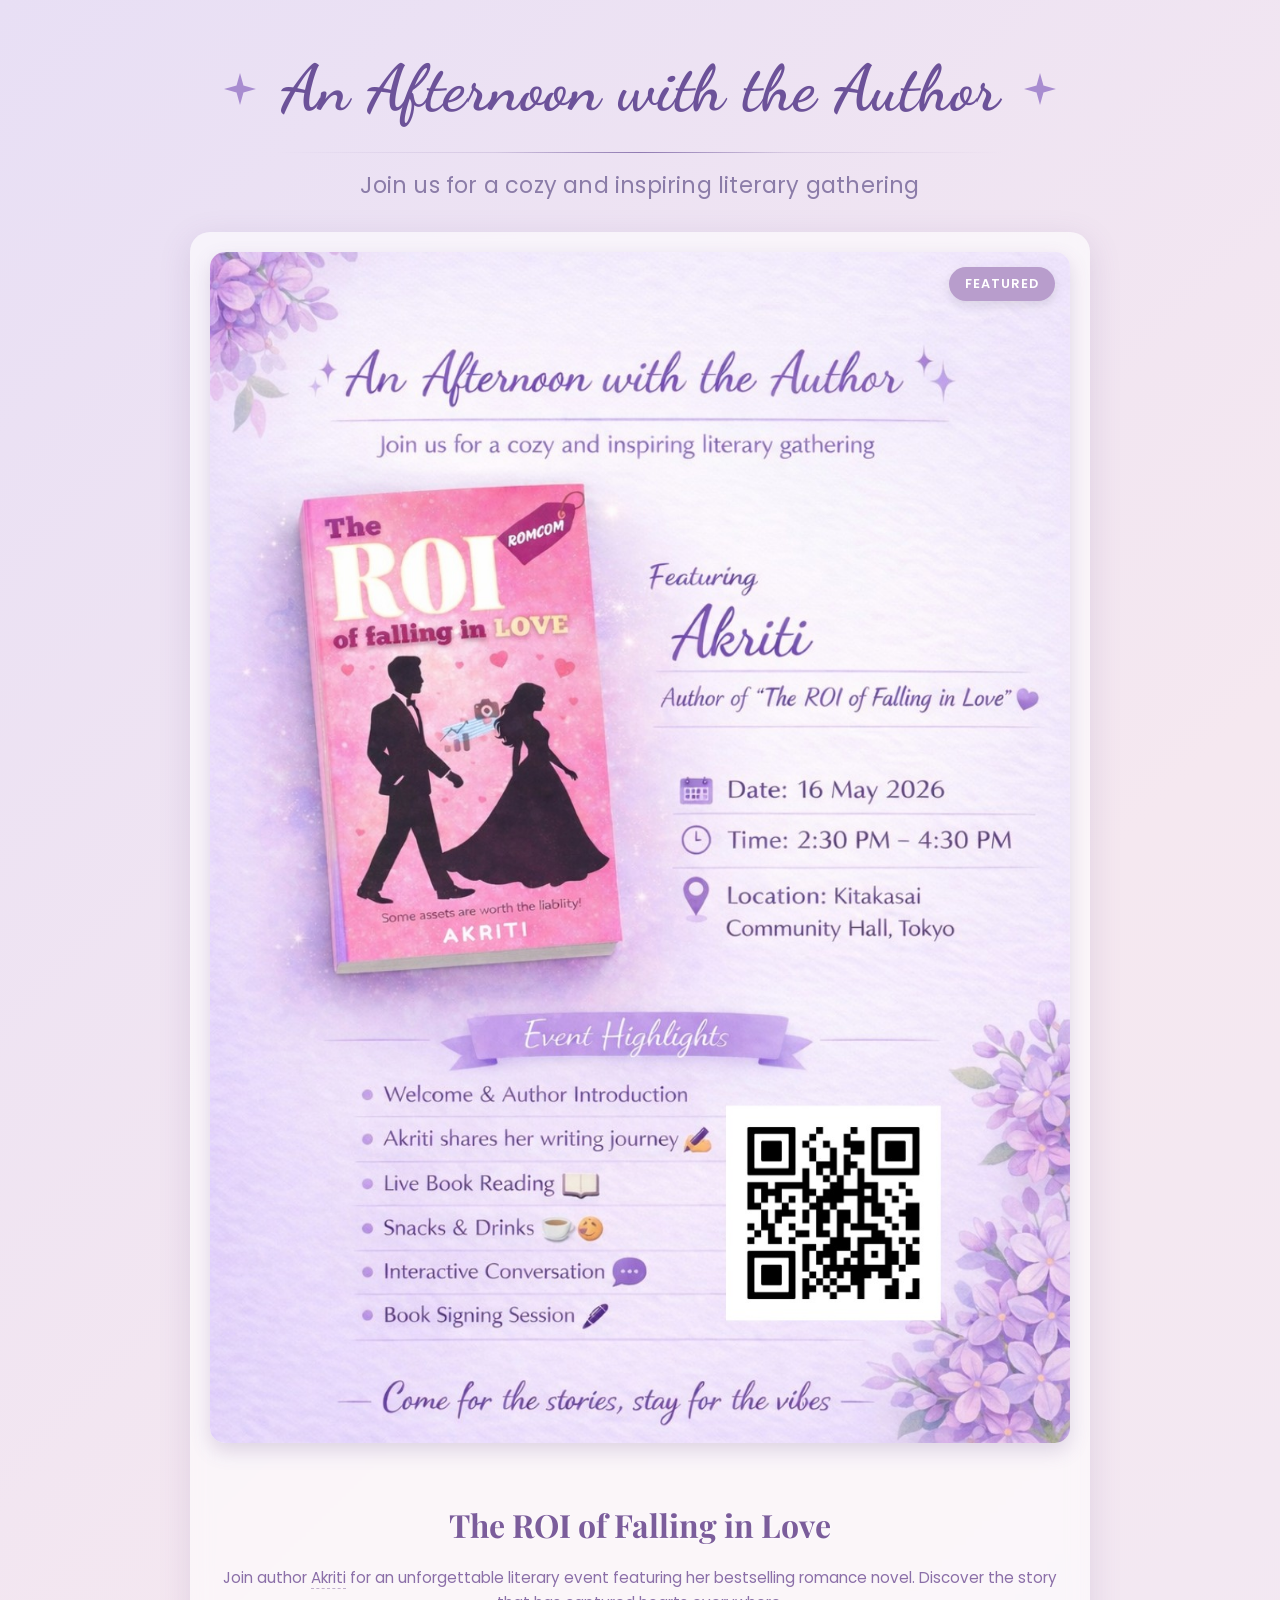
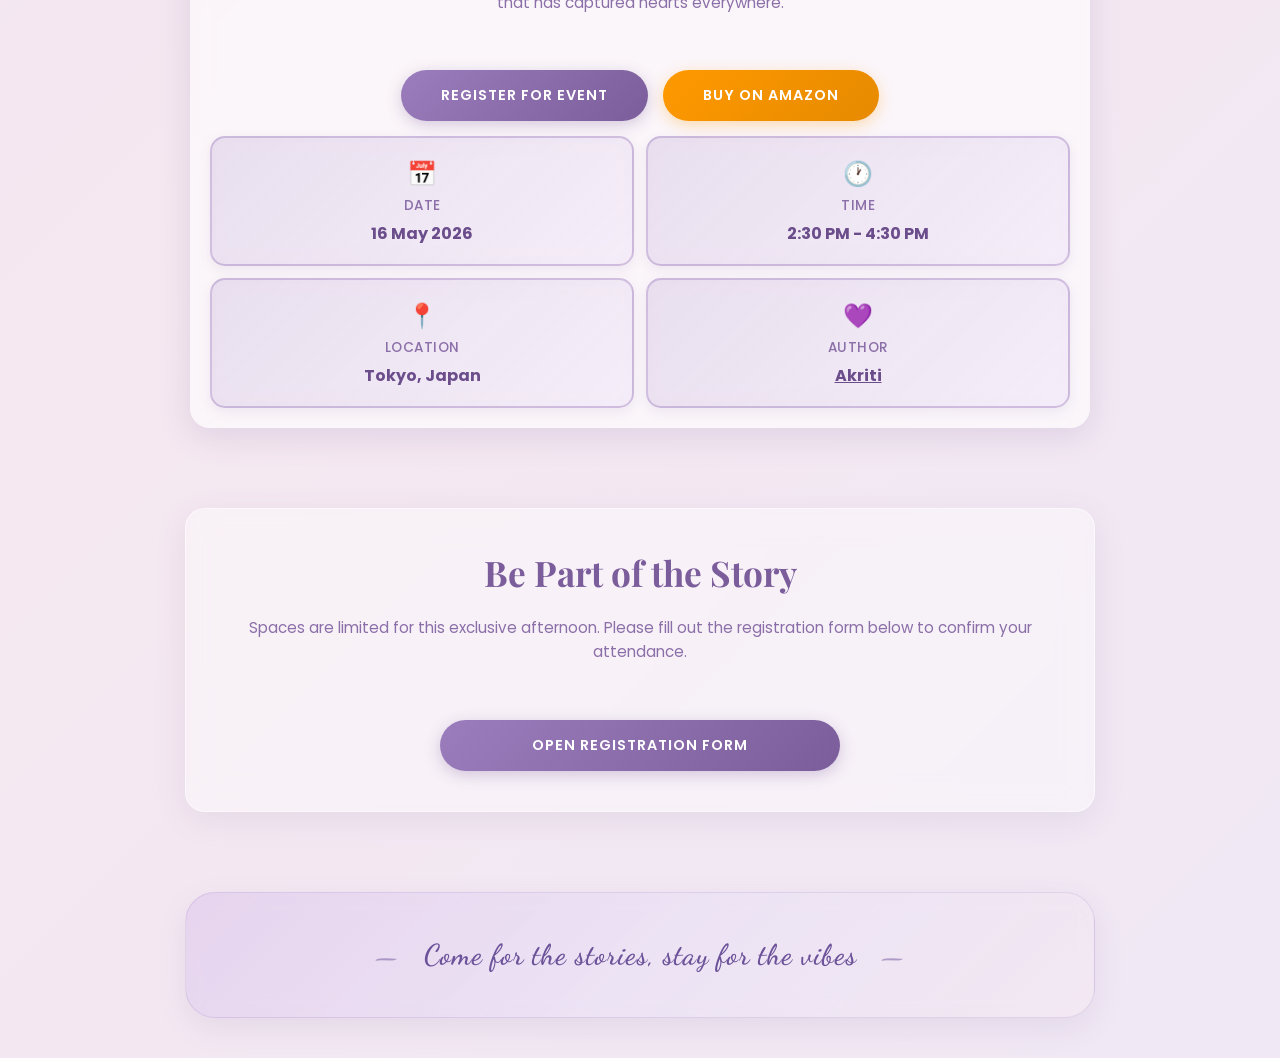
==== index.html @ 6e880e6f "launch(event): add Akriti's book launch event website files - Create index.html file for the event l" ====
<!DOCTYPE html>
<html lang="en">

<head>
    <meta charset="UTF-8">
    <meta name="viewport" content="width=device-width, initial-scale=1.0">
    <title>Akriti's Book Launch Event - The ROI of Falling in Love | May 16, 2026</title>

    <!-- SEO and Social Media Meta Tags -->
    <meta name="description"
        content="Join author Akriti for the launch of 'The ROI of Falling in Love'. May 16, 2026, Tokyo. Reserve your spot today.">
    <meta name="keywords"
        content="book launch, author event, book signing, Akriti author, The ROI of Falling in Love, book event Tokyo, literary event, book reading">

    <!-- Open Graph / Facebook / Instagram / LinkedIn / Teams -->
    <meta property="og:type" content="website">
    <meta property="og:url" content="https://nextgencode13.github.io/akriti-book-event/">
    <meta property="og:title" content="An Afternoon with the Author - Akriti's Book Launch">
    <meta property="og:description"
        content="Join author Akriti for the launch of 'The ROI of Falling in Love'. May 16, 2026, Tokyo. Reserve your spot today.">
    <meta property="og:image" content="https://nextgencode13.github.io/akriti-book-event/akriti-book.jpg">
    <meta property="og:image:width" content="1200">
    <meta property="og:image:height" content="630">
    <meta property="og:site_name" content="Akriti's Book Event">
    <meta property="og:locale" content="en_US">

    <!-- Twitter -->
    <meta property="twitter:card" content="summary_large_image">
    <meta property="twitter:url" content="https://nextgencode13.github.io/akriti-book-event/">
    <meta property="twitter:title" content="An Afternoon with the Author - Akriti's Book Launch">
    <meta property="twitter:description"
        content="Join author Akriti for the launch of 'The ROI of Falling in Love'. May 16, 2026, Tokyo. Reserve your spot today.">
    <meta property="twitter:image" content="https://nextgencode13.github.io/akriti-book-event/akriti-book.jpg">

    <!-- Favicon -->
    <link rel="icon" type="image/jpeg" href="akriti-book.jpg">

    <!-- Canonical URL -->
    <link rel="canonical" href="https://nextgencode13.github.io/akriti-book-event/">

    <link
        href="https://fonts.googleapis.com/css2?family=Poppins:wght@400;500;600;700&family=Playfair+Display:wght@700;800&family=Dancing+Script:wght@600&display=swap"
        rel="stylesheet">
    <link rel="stylesheet" href="style.css">
</head>

<body itemscope itemtype="https://schema.org/Event">
    <!-- Structured Data for Event -->
    <script type="application/ld+json">
    {
      "@context": "https://schema.org",
      "@type": "Event",
      "name": "An Afternoon with the Author - Akriti's Book Launch",
      "startDate": "2026-05-16T14:30",
      "endDate": "2026-05-16T16:30",
      "eventStatus": "https://schema.org/EventScheduled",
      "eventAttendanceMode": "https://schema.org/OfflineEventAttendanceMode",
      "location": {
        "@type": "Place",
        "name": "Tokyo, Japan",
        "address": {
          "@type": "PostalAddress",
          "addressCountry": "Japan"
        }
      },
      "image": [
        "https://nextgencode13.github.io/akriti-book-event/akriti-book.jpg"
       ],
      "description": "Join author Akriti for the launch of 'The ROI of Falling in Love'. May 16, 2026, Tokyo. Reserve your spot today.",
      "performer": {
        "@type": "Person",
        "name": "Akriti",
        "jobTitle": "Author"
      },
      "organizer": {
        "@type": "Organization",
        "name": "Akriti Events",
        "url": "https://nextgencode13.github.io/akriti-book-event/"
      }
    }
    </script>
    <!-- Main Container -->
    <div class="container">
        <!-- Header -->
        <header class="header" itemprop="name">
            <h1 class="main-title">
                <svg class="sparkle-icon" viewBox="0 0 24 24" fill="none" xmlns="http://www.w3.org/2000/svg">
                    <path d="M12 0L14.59 9.41L24 12L14.59 14.59L12 24L9.41 14.59L0 12L9.41 9.41L12 0Z" fill="#a88cd0" />
                </svg>
                An Afternoon with the Author
                <svg class="sparkle-icon" viewBox="0 0 24 24" fill="none" xmlns="http://www.w3.org/2000/svg">
                    <path d="M12 0L14.59 9.41L24 12L14.59 14.59L12 24L9.41 14.59L0 12L9.41 9.41L12 0Z" fill="#a88cd0" />
                </svg>
            </h1>
            <div class="header-line"></div>
            <p class="subtitle">Join us for a cozy and inspiring literary gathering</p>
        </header>

        <!-- Gallery Section -->
        <section class="gallery-section" itemscope itemtype="https://schema.org/CreativeWork">
            <div class="image-container">
                <div class="image-frame">
                    <img src="akriti-hero-img.jpeg" alt="Featured Image">
                    <div class="image-badge">FEATURED</div>
                </div>

                <div class="image-description">
                    <h2 class="image-title" itemprop="headline">The ROI of Falling in Love</h2>
                    <p class="image-text" itemprop="description">Join author <a
                            href="https://www.linkedin.com/in/akriti-b677181a2/" target="_blank"
                            class="author-link">Akriti</a> for an unforgettable literary event
                        featuring her
                        bestselling romance novel. Discover the story that has captured hearts everywhere.</p>
                    <div class="cta-group">
                        <a href="https://docs.google.com/forms/d/e/1FAIpQLScB4cBtvQ_FuAzoJWllDwetE8M-NwApoWmnDtcYDSch1NlR4g/viewform"
                            target="_blank" class="cta-button">Register for Event</a>
                        <a href="https://www.amazon.co.jp/dp/B0GSZLJHFX?ref=cm_sw_r_ffobk_cso_cp_mwn_dp_1HEP5KK1RPSVRCGK73GA&ref_=cm_sw_r_ffobk_cso_cp_mwn_dp_1HEP5KK1RPSVRCGK73GA&social_share=cm_sw_r_ffobk_cso_cp_mwn_dp_1HEP5KK1RPSVRCGK73GA&bestFormat=true"
                            target="_blank" class="cta-button amazon-button">Buy on Amazon</a>
                    </div>
                </div>

                <!-- Details Grid -->
                <div class="details-grid">
                    <div class="detail-card" itemscope itemtype="https://schema.org/DateTime">
                        <div class="detail-icon">📅</div>
                        <div class="detail-label">Date</div>
                        <div class="detail-value" itemprop="startDate" content="2026-05-16T14:30">16 May 2026</div>
                    </div>
                    <div class="detail-card" itemscope itemtype="https://schema.org/DateTime">
                        <div class="detail-icon">🕐</div>
                        <div class="detail-label">Time</div>
                        <div class="detail-value" itemprop="startTime" content="14:30">2:30 PM - 4:30 PM</div>
                    </div>
                    <div class="detail-card" itemscope itemtype="https://schema.org/Place">
                        <div class="detail-icon">📍</div>
                        <div class="detail-label">Location</div>
                        <div class="detail-value" itemprop="location" content="Tokyo, Japan">Tokyo, Japan</div>
                    </div>
                    <div class="detail-card" itemscope itemtype="https://schema.org/Person" itemscope
                        itemtype="https://schema.org/performer">
                        <div class="detail-icon">💜</div>
                        <div class="detail-label">Author</div>
                        <a href="https://www.linkedin.com/in/akriti-b677181a2/" target="_blank" class="detail-value"
                            itemprop="name" style="display: block;">Akriti</a>
                    </div>
                </div>
            </div>
        </section>

        <!-- Registration Section -->
        <section id="register" class="registration-section">
            <h2 class="registration-title">Be Part of the Story</h2>
            <p class="image-text" style="margin-bottom: 30px;">Spaces are limited for this exclusive afternoon. Please
                fill out the registration form below to confirm your attendance.</p>

            <a href="https://docs.google.com/forms/d/e/1FAIpQLScB4cBtvQ_FuAzoJWllDwetE8M-NwApoWmnDtcYDSch1NlR4g/viewform"
                target="_blank" class="cta-button" style="width: 100%; max-width: 400px; display: inline-block;">Open
                Registration Form</a>
        </section>

        <!-- Footer Tagline -->
        <footer class="footer-tagline">
            Come for the stories, stay for the vibes
        </footer>
    </div>
    <script src="script.js"></script>

</body>

</html>
---- style.css ----
* {
      margin: 0;
      padding: 0;
      box-sizing: border-box;
  }

  body {
      background: linear-gradient(135deg, #e8dff5 0%, #f5e8f0 50%, #f0e8f5 100%);
      min-height: 100vh;
      font-family: 'Poppins', sans-serif;
      overflow-x: hidden;
      position: relative;
  }

  .container {
      max-width: 950px;
      margin: 0 auto;
      padding: 40px 20px;
      position: relative;
      z-index: 10;
  }

  /* Main Header */
  .header {
      text-align: center;
      margin-bottom: 30px;
      animation: fadeInDown 0.8s ease;
  }

  .sparkles {
      display: none;
  }

  .main-title {
      font-family: 'Dancing Script', cursive;
      font-size: 4em;
      color: #6c5299;
      margin: 10px 0;
      font-weight: 700;
      letter-spacing: 0.5px;
      display: inline-flex;
      align-items: center;
      gap: 25px;
  }

  .sparkle-icon {
      width: 32px;
      height: 32px;
      flex-shrink: 0;
  }

  .header-line {
      width: 80%;
      height: 1px;
      background: linear-gradient(90deg, transparent, rgba(108, 82, 153, 0.3), transparent);
      margin: 15px auto;
      position: relative;
  }

  .header-line::after {
      content: '';
      position: absolute;
      top: 0;
      left: 50%;
      transform: translateX(-50%);
      width: 40%;
      height: 1px;
      background: linear-gradient(90deg, transparent, rgba(108, 82, 153, 0.6), transparent);
  }

  .subtitle {
      font-size: 1.4em;
      color: #8b7ca8;
      font-weight: 400;
      letter-spacing: 0.2px;
      margin-top: 10px;
  }

  /* Image Gallery Section */
  .gallery-section {
      margin-bottom: 30px;
      animation: fadeInUp 0.8s ease 0.2s backwards;
  }

  .image-container {
      max-width: 900px;
      margin: 0 auto;
      background: rgba(255, 255, 255, 0.6);
      backdrop-filter: blur(10px);
      padding: 20px;
      border-radius: 20px;
      box-shadow: 0 8px 32px rgba(107, 77, 139, 0.15);
      position: relative;
  }

  .image-frame {
      position: relative;
      width: 100%;
      overflow: visible;
      border-radius: 15px;
      box-shadow: 0 8px 20px rgba(107, 77, 139, 0.2);
  }

  .image-frame img {
      width: 100%;
      height: auto;
      display: block;
      transition: transform 0.4s ease;
      border-radius: 15px;
      overflow: hidden;
  }

  .image-container:hover .image-frame img {
      transform: scale(1.05);
  }

  .image-badge {
      position: absolute;
      top: 15px;
      right: 15px;
      background: #b89dcc;
      color: white;
      padding: 8px 16px;
      border-radius: 25px;
      font-size: 0.8em;
      font-weight: 600;
      letter-spacing: 1px;
      box-shadow: 0 4px 12px rgba(0, 0, 0, 0.1);
      z-index: 5;
  }

  .image-description {
      margin-top: 60px;
      text-align: center;
  }

  .image-title {
      font-family: 'Playfair Display', serif;
      font-size: 2em;
      color: #7b5d9b;
      margin-bottom: 20px;
      font-weight: 700;
      text-shadow: 1px 1px 2px rgba(255, 255, 255, 0.5);
  }

  .image-text {
      font-size: 0.95em;
      color: #8b6fa8;
      line-height: 1.6;
      font-weight: 400;
  }

  /* Details Grid */
  .details-grid {
      display: grid;
      grid-template-columns: 1fr 1fr;
      gap: 12px;
      margin-top: 15px;
  }

  .detail-card {
      background: linear-gradient(135deg, rgba(185, 157, 204, 0.3), rgba(212, 181, 232, 0.2));
      padding: 18px 15px;
      border-radius: 15px;
      text-align: center;
      border: 2px solid rgba(155, 125, 189, 0.4);
      transition: all 0.3s ease;
      box-shadow: 0 4px 12px rgba(123, 93, 155, 0.1);
      backdrop-filter: blur(10px);
  }

  .detail-card:hover {
      background: linear-gradient(135deg, rgba(185, 157, 204, 0.5), rgba(212, 181, 232, 0.4));
      transform: translateY(-8px);
      box-shadow: 0 8px 20px rgba(123, 93, 155, 0.2);
      border-color: rgba(155, 125, 189, 0.6);
  }

  .detail-icon {
      font-size: 1.5em;
      margin-bottom: 5px;
  }

  .detail-label {
      font-size: 0.85em;
      color: #8b6fa8;
      font-weight: 500;
      text-transform: uppercase;
      letter-spacing: 0.5px;
  }

  .detail-value {
      font-size: 1em;
      color: #6b4d8b;
      font-weight: 700;
      margin-top: 5px;
      transition: color 0.3s ease;
  }

  a.detail-value:hover {
      color: #9b7dbd;
      text-decoration: underline;
  }

  .author-link {
      color: inherit;
      text-decoration: none;
      border-bottom: 1px dashed rgba(107, 77, 139, 0.4);
      transition: all 0.3s ease;
  }

  .author-link:hover {
      color: #9b7dbd;
      border-bottom-color: #9b7dbd;
  }

  /* Footer tagline */
  .footer-tagline {
      text-align: center;
      font-family: 'Dancing Script', cursive;
      font-size: 1.8em;
      color: #6c5299;
      margin-top: 80px;
      padding: 45px 20px;
      font-weight: 600;
      letter-spacing: 1px;
      position: relative;
      z-index: 11;
      background: linear-gradient(135deg,
              rgba(212, 181, 232, 0.4) 0%,
              rgba(232, 223, 245, 0.6) 50%,
              rgba(245, 232, 240, 0.4) 100%);
      backdrop-filter: blur(10px);
      border-radius: 30px;
      border: 1px solid rgba(155, 125, 189, 0.2);
      box-shadow: 0 10px 30px rgba(107, 77, 139, 0.1);
      width: 100%;
      transition: all 0.4s cubic-bezier(0.175, 0.885, 0.32, 1.275);
      animation: fadeInUp 0.8s ease 0.6s backwards;
  }

  .footer-tagline:hover {
      transform: scale(1.02) translateY(-5px);
      background: linear-gradient(135deg,
              rgba(212, 181, 232, 0.5) 0%,
              rgba(232, 223, 245, 0.7) 50%,
              rgba(245, 232, 240, 0.5) 100%);
      box-shadow: 0 15px 40px rgba(107, 77, 139, 0.2);
  }

  /* Custom Scrollbar */
  ::-webkit-scrollbar {
      width: 10px;
  }

  ::-webkit-scrollbar-track {
      background: #f5e8f0;
  }

  ::-webkit-scrollbar-thumb {
      background: linear-gradient(180deg, #d4b5e8 0%, #9b7dbd 100%);
      border-radius: 10px;
  }

  ::-webkit-scrollbar-thumb:hover {
      background: #7b5d9b;
  }

  .footer-tagline::before,
  .footer-tagline::after {
      content: "—";
      margin: 0 15px;
      opacity: 0.5;
  }

  /* Animations */
  @keyframes fadeInDown {
      from {
          opacity: 0;
          transform: translateY(-30px);
      }

      to {
          opacity: 1;
          transform: translateY(0);
      }
  }

  @keyframes fadeInUp {
      from {
          opacity: 0;
          transform: translateY(30px);
      }

      to {
          opacity: 1;
          transform: translateY(0);
      }
  }

  /* Responsive Design */
  @media (max-width: 768px) {
      .main-title {
          font-size: 2.2em;
      }

      .image-container {
          padding: 20px;
      }

      .details-grid {
          grid-template-columns: 1fr;
      }

      .image-title {
          font-size: 1.6em;
      }

      .subtitle {
          font-size: 1.1em;
      }

      .image-badge {
          top: -8px;
          right: 10px;
          padding: 6px 14px;
          font-size: 0.7em;
      }

      .image-frame {
          margin-top: 8px;
      }
  }

  @media (max-width: 480px) {
      .container {
          padding: 20px 15px;
      }

      .main-title {
          font-size: 1.8em;
      }

      .subtitle {
          font-size: 1em;
      }

      .image-title {
          font-size: 1.4em;
      }

      .footer-tagline {
          font-size: 1.1em;
      }

      .sparkles {
          font-size: 1.4em;
      }

      .image-badge {
          top: -12px;
          right: 10px;
          padding: 5px 12px;
          font-size: 0.65em;
          letter-spacing: 0.5px;
          box-shadow: 0 2px 8px rgba(0, 0, 0, 0.15);
      }

      .image-frame {
          margin-bottom: 15px;
          margin-top: 5px;
      }
  }

  /* CTA Button */
  .cta-button {
      display: inline-block;
      margin-top: 25px;
      padding: 15px 40px;
      background: linear-gradient(135deg, #9b7dbd 0%, #7b5d9b 100%);
      color: white;
      text-decoration: none;
      border-radius: 50px;
      font-weight: 600;
      letter-spacing: 1px;
      text-transform: uppercase;
      font-size: 0.9em;
      box-shadow: 0 4px 15px rgba(123, 93, 155, 0.3);
      transition: all 0.3s ease;
      border: none;
      cursor: pointer;
  }

  .cta-button:hover {
      transform: translateY(-3px);
      box-shadow: 0 8px 25px rgba(123, 93, 155, 0.4);
      background: linear-gradient(135deg, #a88cd0 0%, #8b6fa8 100%);
  }

  .cta-group {
      display: flex;
      gap: 15px;
      justify-content: center;
      flex-wrap: wrap;
      margin-top: 30px;
  }

  .amazon-button {
      background: linear-gradient(135deg, #ff9900 0%, #e68a00 100%);
      box-shadow: 0 4px 15px rgba(255, 153, 0, 0.3);
  }

  .amazon-button:hover {
      background: linear-gradient(135deg, #ffac33 0%, #ff9900 100%);
      box-shadow: 0 8px 25px rgba(255, 153, 0, 0.4);
  }

  /* Registration Section */
  .registration-section {
      margin-top: 80px;
      margin-bottom: 40px;
      padding: 40px;
      background: rgba(255, 255, 255, 0.4);
      backdrop-filter: blur(15px);
      border-radius: 20px;
      border: 1px solid rgba(255, 255, 255, 0.5);
      box-shadow: 0 8px 32px rgba(107, 77, 139, 0.1);
      text-align: center;
  }

  .registration-title {
      font-family: 'Playfair Display', serif;
      font-size: 2.2em;
      color: #7b5d9b;
      margin-bottom: 20px;
  }

  .registration-form {
      display: flex;
      flex-direction: column;
      gap: 15px;
      max-width: 500px;
      margin: 0 auto;
  }

  .form-input {
      padding: 15px 20px;
      border-radius: 12px;
      border: 1px solid rgba(155, 125, 189, 0.3);
      background: rgba(255, 255, 255, 0.8);
      font-family: 'Poppins', sans-serif;
      font-size: 1em;
      outline: none;
      transition: all 0.3s ease;
  }

  .form-input:focus {
      border-color: #9b7dbd;
      box-shadow: 0 0 0 4px rgba(155, 125, 189, 0.1);
  }

  .submit-button {
      padding: 15px;
      background: #7b5d9b;
      color: white;
      border: none;
      border-radius: 12px;
      font-weight: 600;
      font-size: 1em;
      cursor: pointer;
      transition: all 0.3s ease;
  }

  .submit-button:hover {
      background: #6b4d8b;
  }
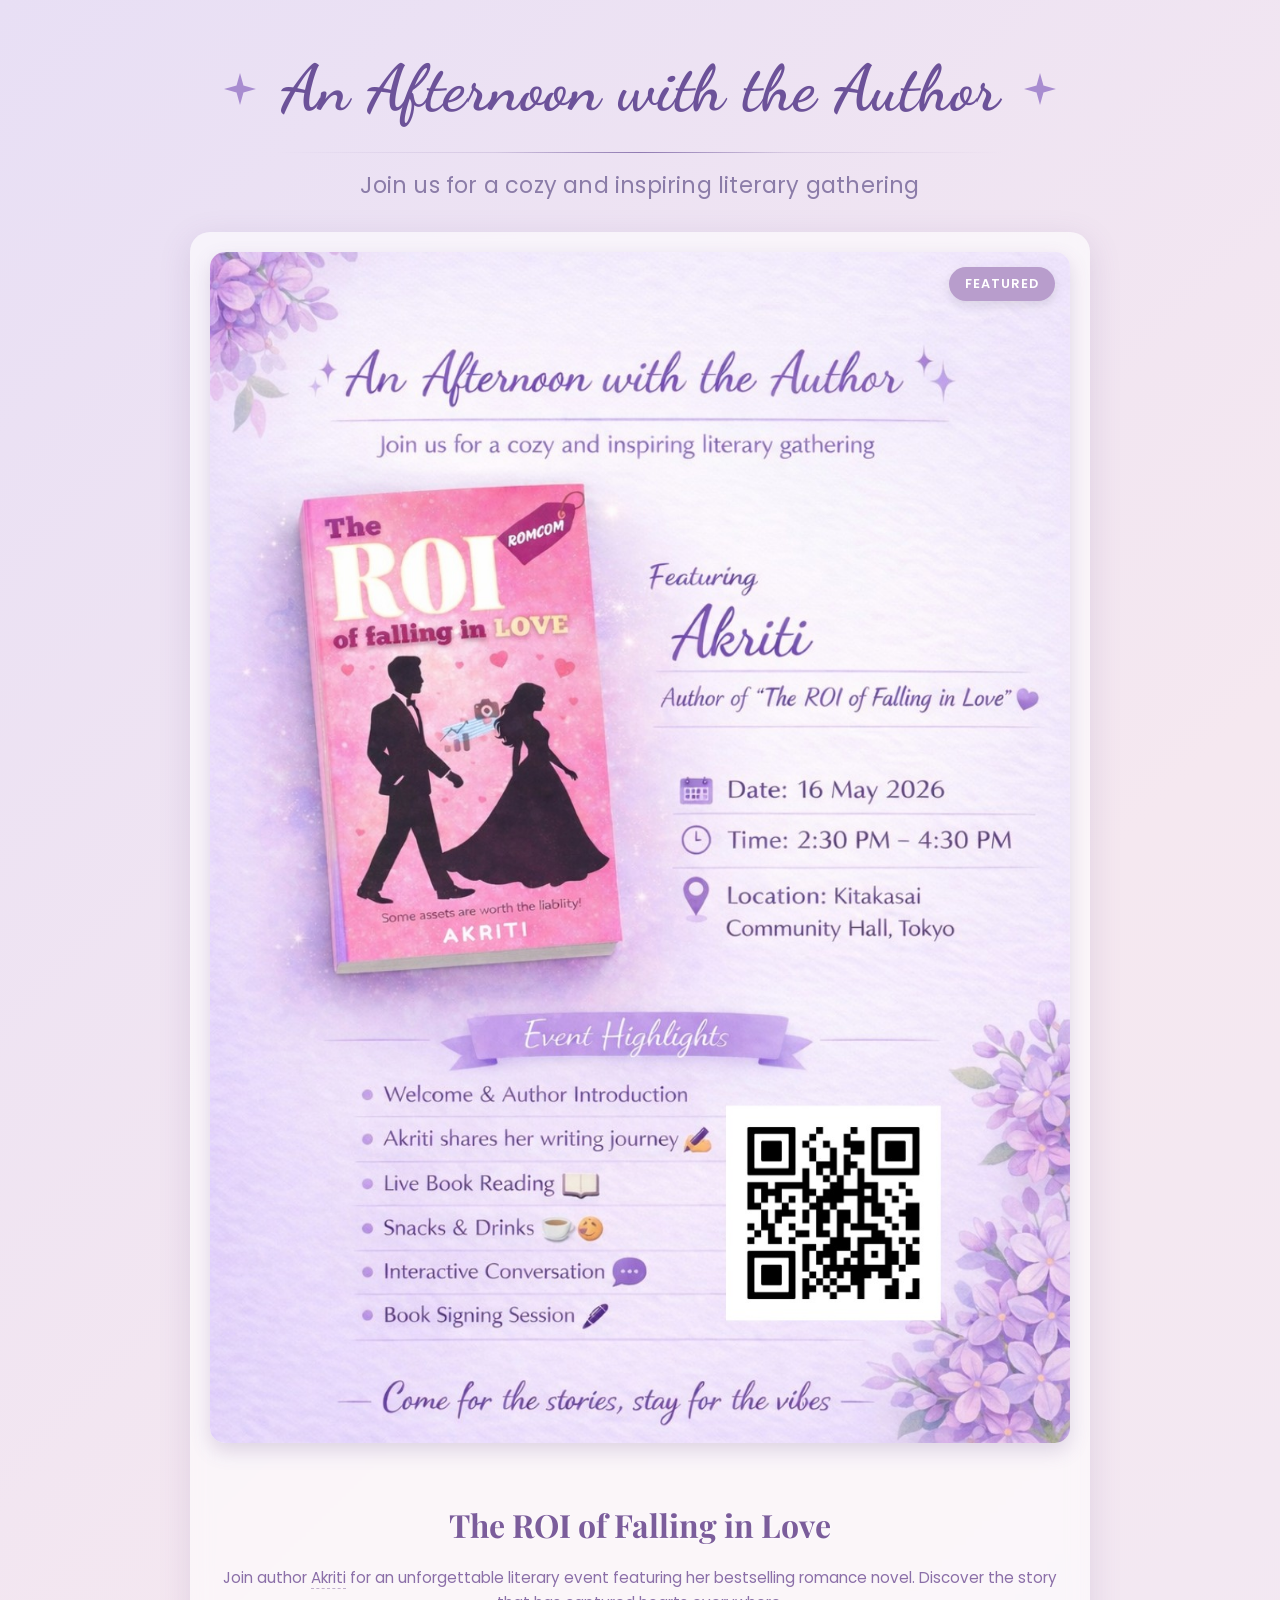
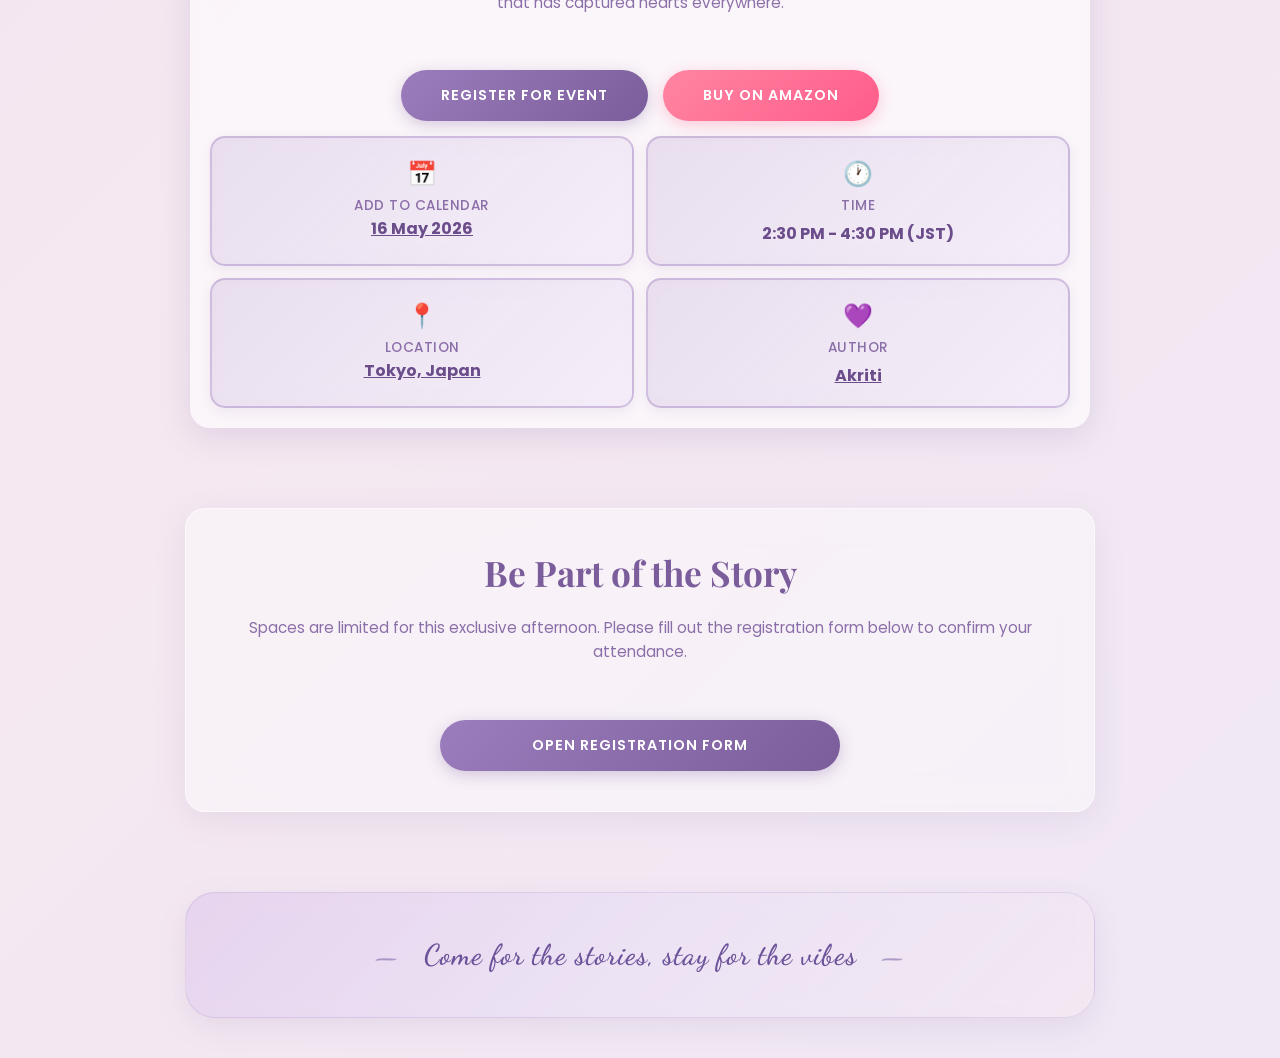
==== commit 94c62150: "feat(details-grid): enhance event date, time, and location interactivity - Update date display to in" ====
--- a/index.html
+++ b/index.html
@@ -123,18 +123,21 @@
                 <div class="details-grid">
                     <div class="detail-card" itemscope itemtype="https://schema.org/DateTime">
                         <div class="detail-icon">📅</div>
-                        <div class="detail-label">Date</div>
-                        <div class="detail-value" itemprop="startDate" content="2026-05-16T14:30">16 May 2026</div>
+                        <div class="detail-label">Add to Calendar</div>
+                        <a href="https://www.google.com/calendar/render?action=TEMPLATE&text=An+Afternoon+with+the+Author+-+Akriti's+Book+Launch&dates=20260516T143000/20260516T163000&details=Join+author+Akriti+for+the+launch+of+'The+ROI+of+Falling+in+Love'.&location=Tokyo,+Japan&ctz=Asia/Tokyo"
+                            target="_blank" class="detail-value" itemprop="startDate" content="2026-05-16T14:30">16 May
+                            2026</a>
                     </div>
                     <div class="detail-card" itemscope itemtype="https://schema.org/DateTime">
                         <div class="detail-icon">🕐</div>
                         <div class="detail-label">Time</div>
-                        <div class="detail-value" itemprop="startTime" content="14:30">2:30 PM - 4:30 PM</div>
+                        <div class="detail-value" itemprop="startTime" content="14:30">2:30 PM - 4:30 PM (JST)</div>
                     </div>
                     <div class="detail-card" itemscope itemtype="https://schema.org/Place">
                         <div class="detail-icon">📍</div>
                         <div class="detail-label">Location</div>
-                        <div class="detail-value" itemprop="location" content="Tokyo, Japan">Tokyo, Japan</div>
+                        <a href="https://maps.app.goo.gl/kedeQA2VgQMZCPHX6?g_st=aw" target="_blank" class="detail-value"
+                            itemprop="location">Tokyo, Japan</a>
                     </div>
                     <div class="detail-card" itemscope itemtype="https://schema.org/Person" itemscope
                         itemtype="https://schema.org/performer">
--- a/style.css
+++ b/style.css
@@ -406,13 +406,13 @@
   }
 
   .amazon-button {
-      background: linear-gradient(135deg, #ff9900 0%, #e68a00 100%);
-      box-shadow: 0 4px 15px rgba(255, 153, 0, 0.3);
+      background: linear-gradient(135deg, #ff85a2 0%, #ff5c8a 100%);
+      box-shadow: 0 4px 15px rgba(255, 92, 138, 0.3);
   }
 
   .amazon-button:hover {
-      background: linear-gradient(135deg, #ffac33 0%, #ff9900 100%);
-      box-shadow: 0 8px 25px rgba(255, 153, 0, 0.4);
+      background: linear-gradient(135deg, #ff99b5 0%, #ff709b 100%);
+      box-shadow: 0 8px 25px rgba(255, 92, 138, 0.4);
   }
 
   /* Registration Section */
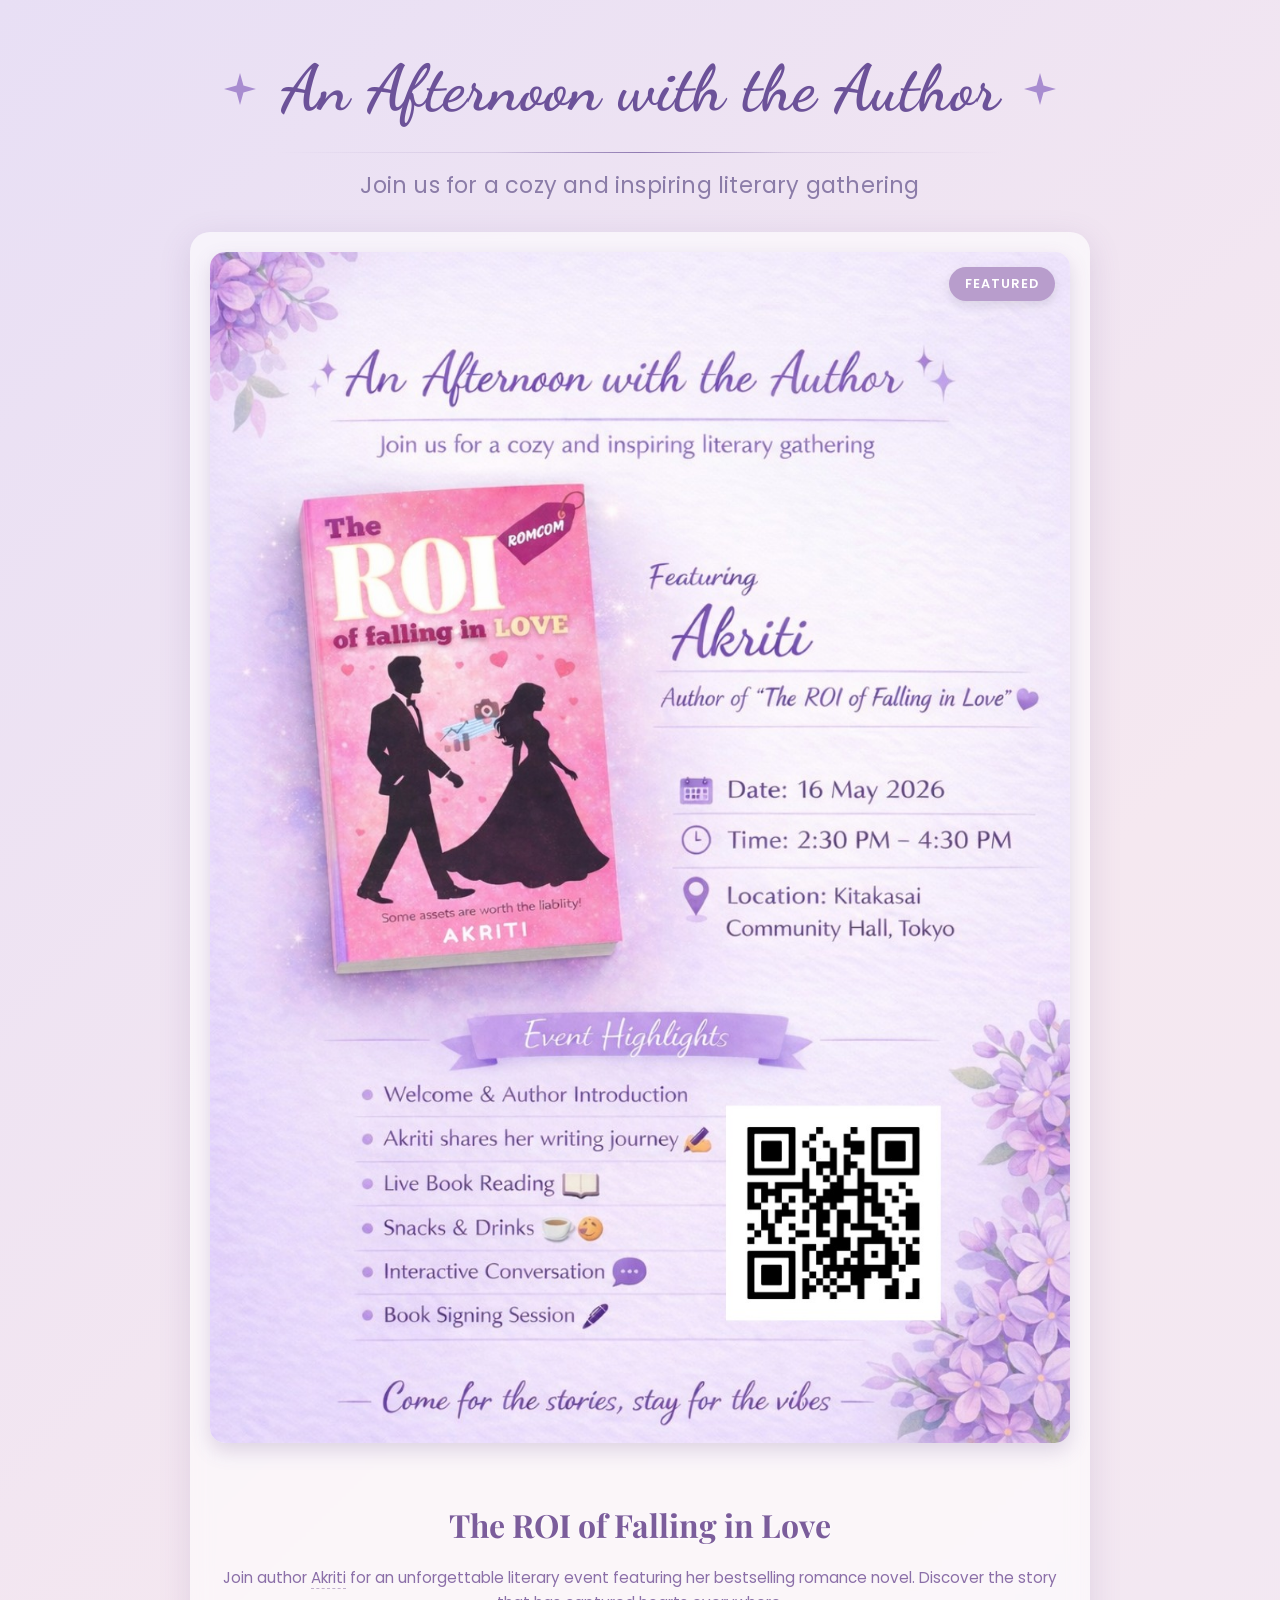
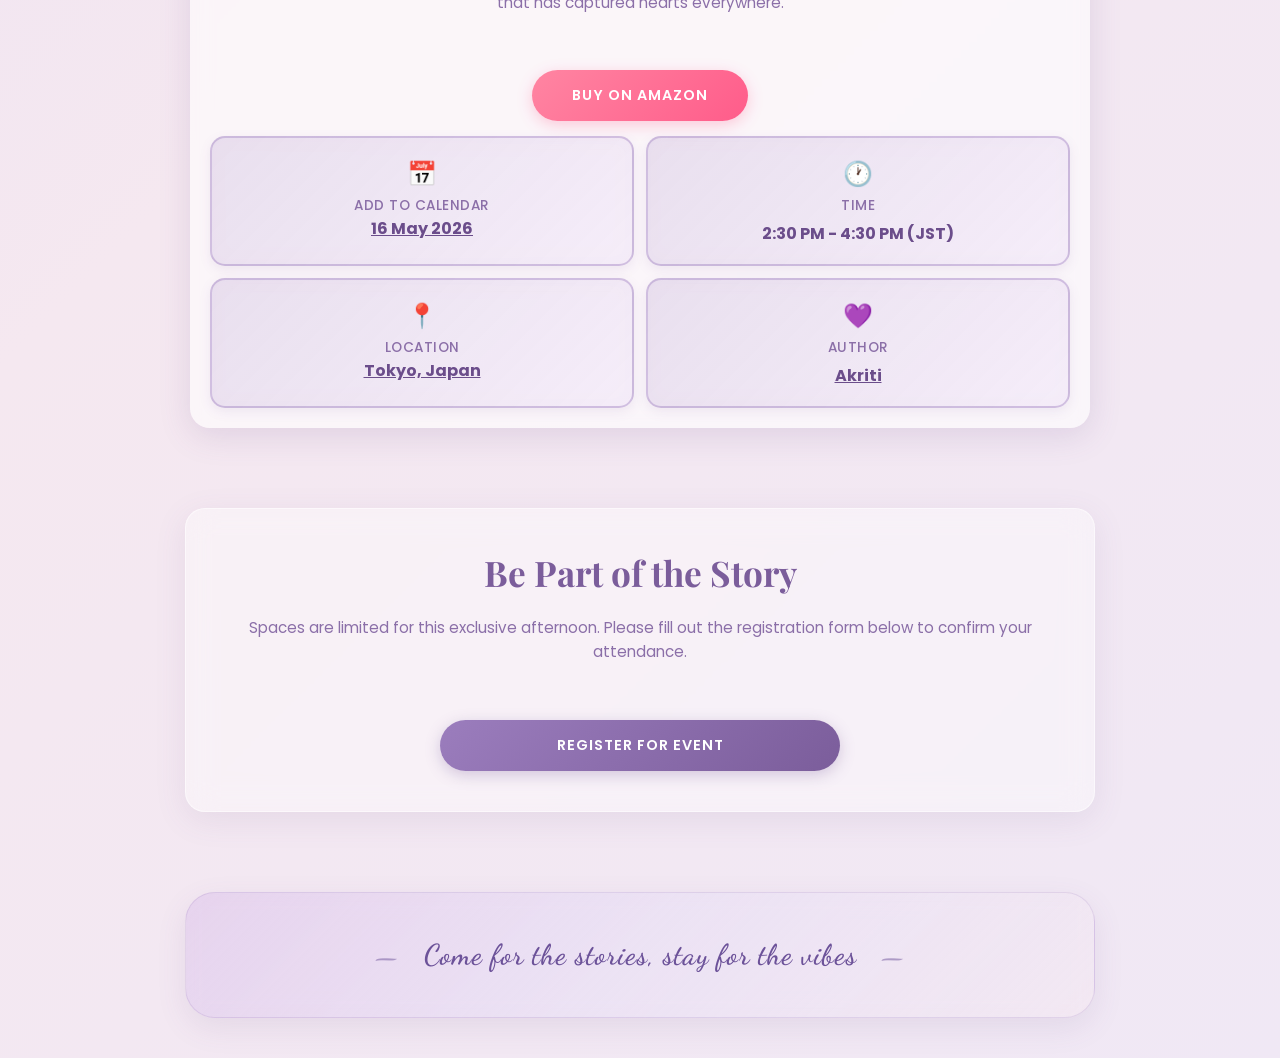
==== commit 3b99a603: "refactor(index.html): remove event registration CTA and update styles - Remove registration CTA butt" ====
--- a/index.html
+++ b/index.html
@@ -112,8 +112,6 @@
                         featuring her
                         bestselling romance novel. Discover the story that has captured hearts everywhere.</p>
                     <div class="cta-group">
-                        <a href="https://docs.google.com/forms/d/e/1FAIpQLScB4cBtvQ_FuAzoJWllDwetE8M-NwApoWmnDtcYDSch1NlR4g/viewform"
-                            target="_blank" class="cta-button">Register for Event</a>
                         <a href="https://www.amazon.co.jp/dp/B0GSZLJHFX?ref=cm_sw_r_ffobk_cso_cp_mwn_dp_1HEP5KK1RPSVRCGK73GA&ref_=cm_sw_r_ffobk_cso_cp_mwn_dp_1HEP5KK1RPSVRCGK73GA&social_share=cm_sw_r_ffobk_cso_cp_mwn_dp_1HEP5KK1RPSVRCGK73GA&bestFormat=true"
                             target="_blank" class="cta-button amazon-button">Buy on Amazon</a>
                     </div>
@@ -157,8 +155,8 @@
                 fill out the registration form below to confirm your attendance.</p>
 
             <a href="https://docs.google.com/forms/d/e/1FAIpQLScB4cBtvQ_FuAzoJWllDwetE8M-NwApoWmnDtcYDSch1NlR4g/viewform"
-                target="_blank" class="cta-button" style="width: 100%; max-width: 400px; display: inline-block;">Open
-                Registration Form</a>
+                target="_blank" class="cta-button"
+                style="width: 100%; max-width: 400px; display: inline-block;">Register For Event</a>
         </section>
 
         <!-- Footer Tagline -->
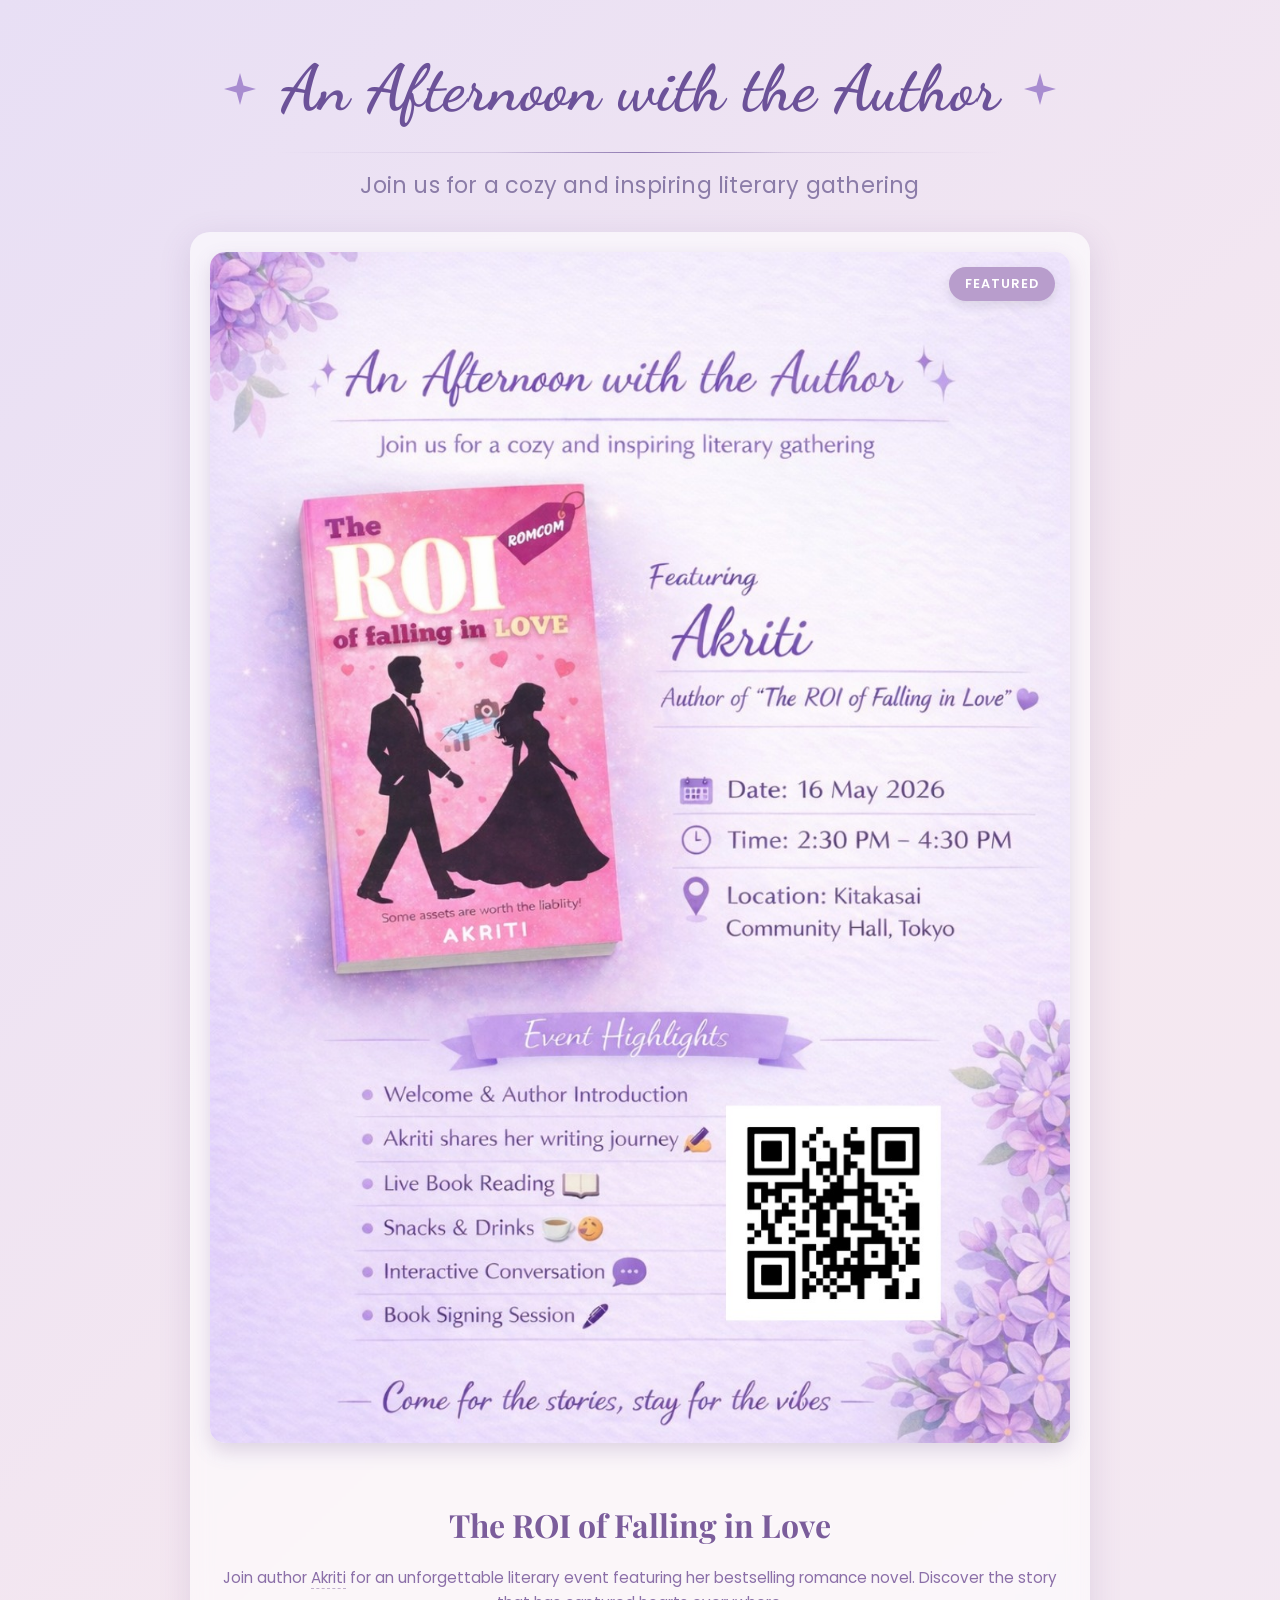
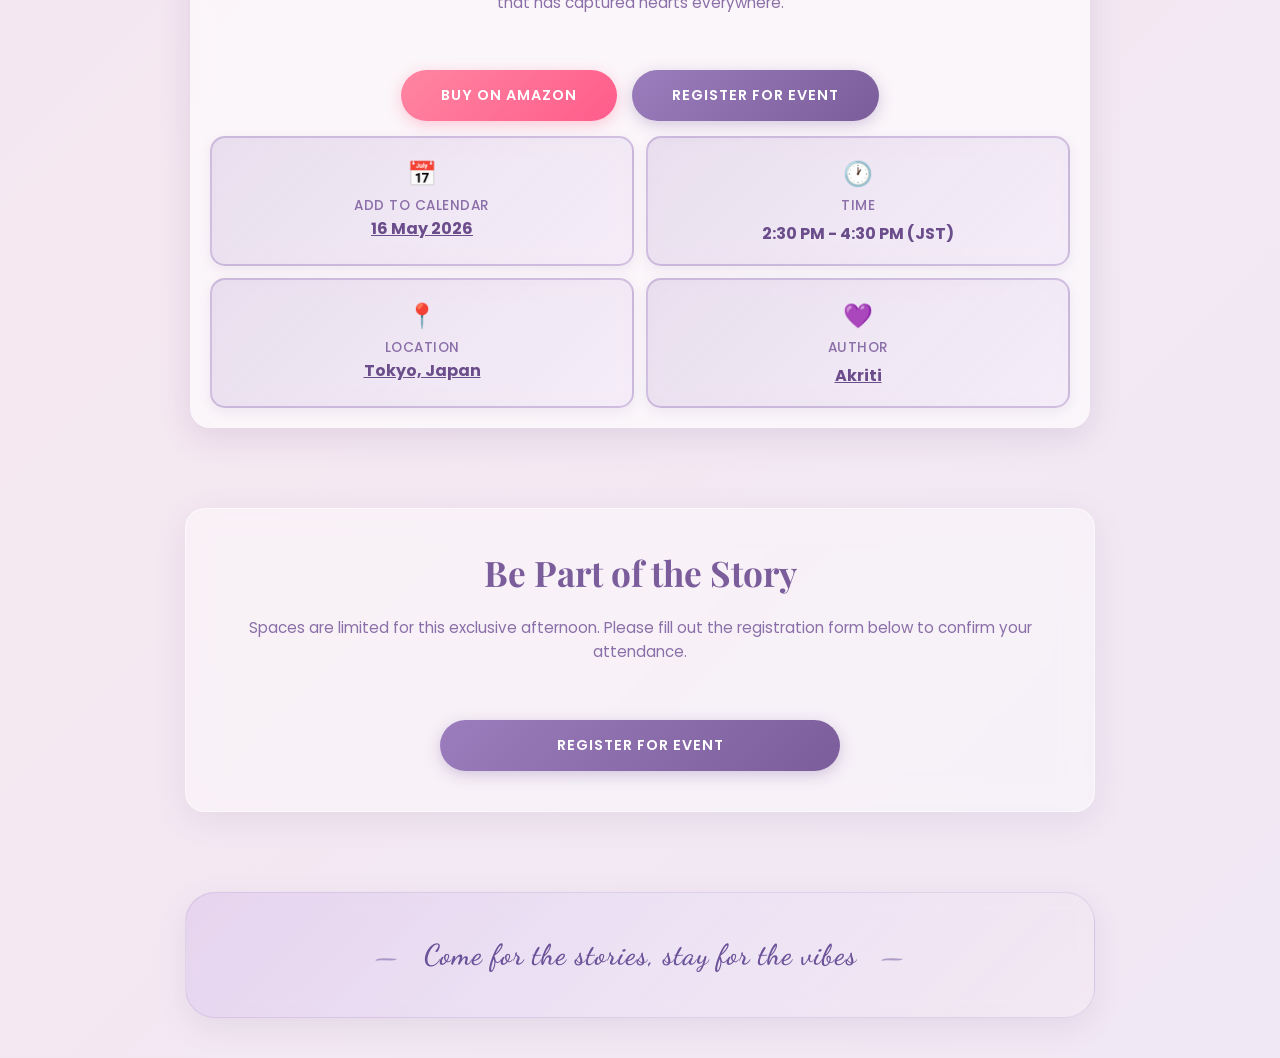
==== commit 44c0e82c: "feat(cta-group): add event registration link - Added a new CTA button for event registration - Linke" ====
--- a/index.html
+++ b/index.html
@@ -114,6 +114,8 @@
                     <div class="cta-group">
                         <a href="https://www.amazon.co.jp/dp/B0GSZLJHFX?ref=cm_sw_r_ffobk_cso_cp_mwn_dp_1HEP5KK1RPSVRCGK73GA&ref_=cm_sw_r_ffobk_cso_cp_mwn_dp_1HEP5KK1RPSVRCGK73GA&social_share=cm_sw_r_ffobk_cso_cp_mwn_dp_1HEP5KK1RPSVRCGK73GA&bestFormat=true"
                             target="_blank" class="cta-button amazon-button">Buy on Amazon</a>
+                        <a href="https://docs.google.com/forms/d/e/1FAIpQLScB4cBtvQ_FuAzoJWllDwetE8M-NwApoWmnDtcYDSch1NlR4g/viewform"
+                            target="_blank" class="cta-button">Register for Event</a>
                     </div>
                 </div>
 
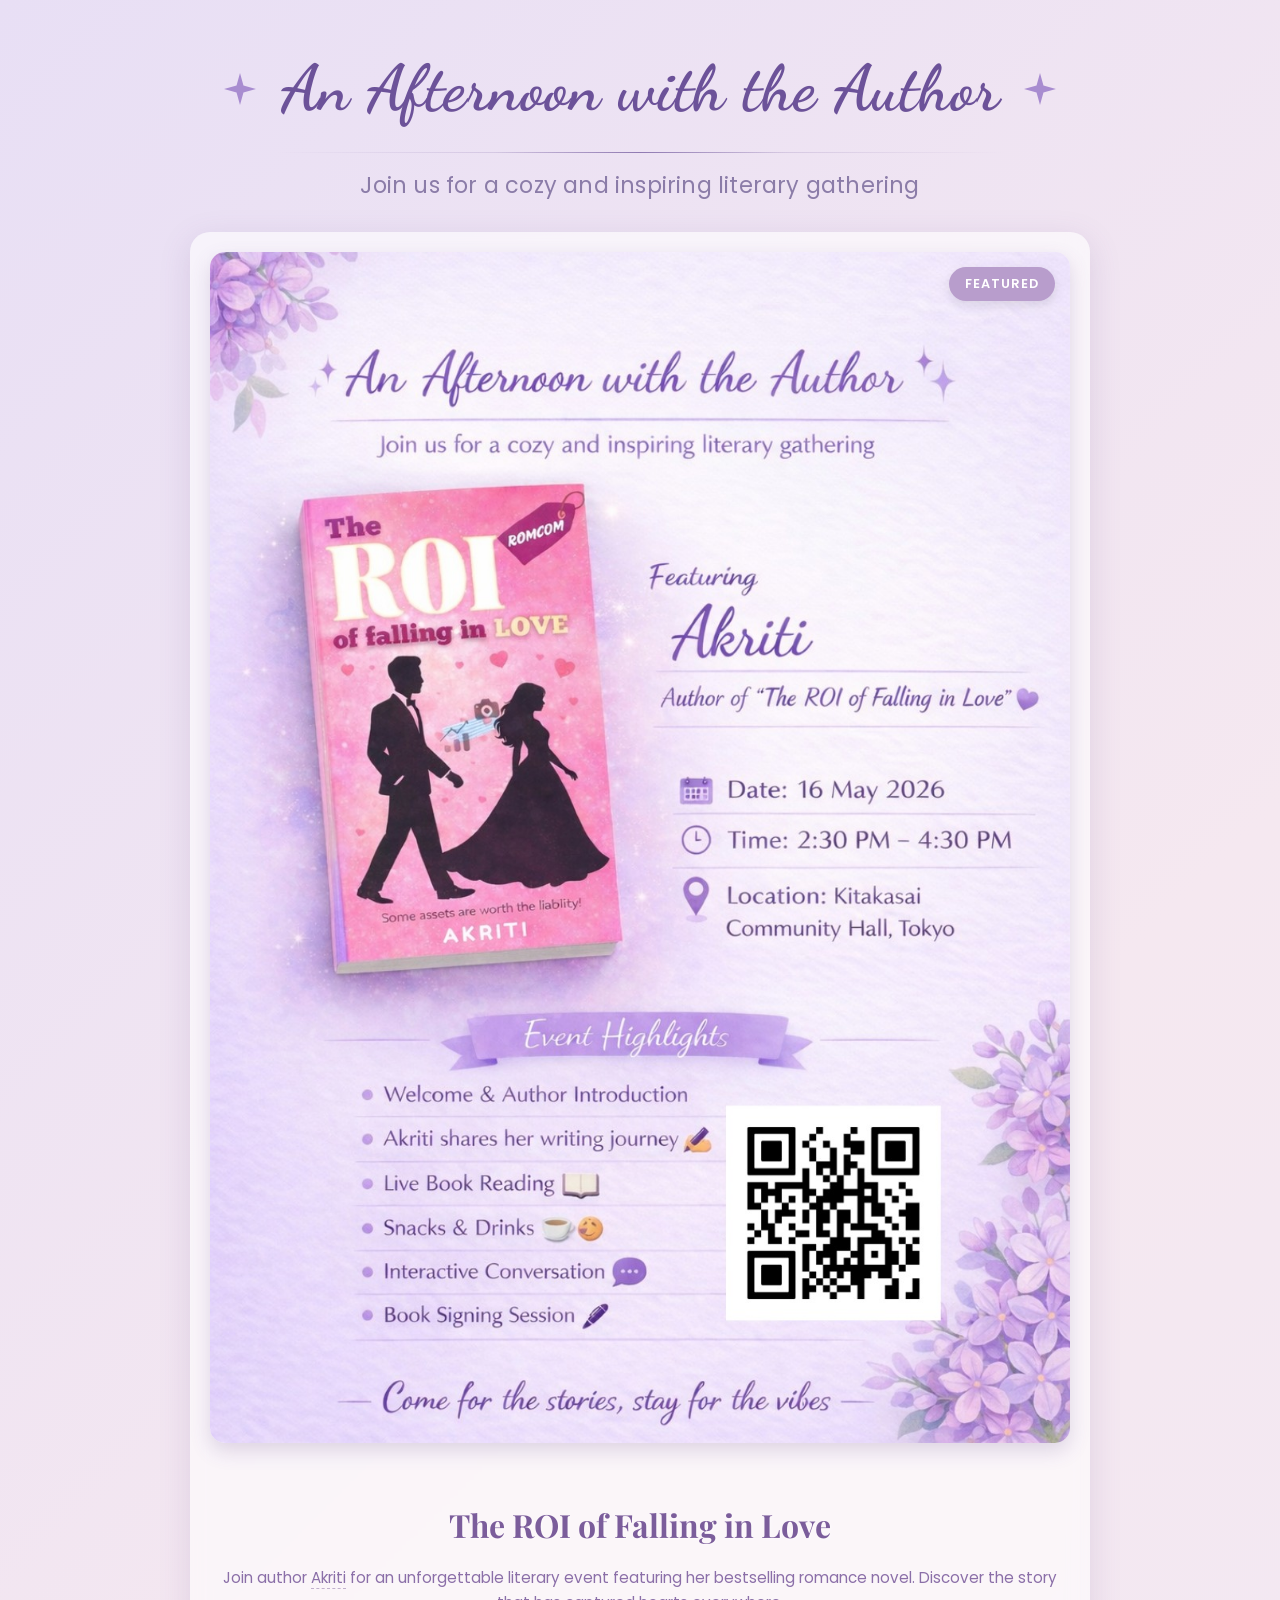
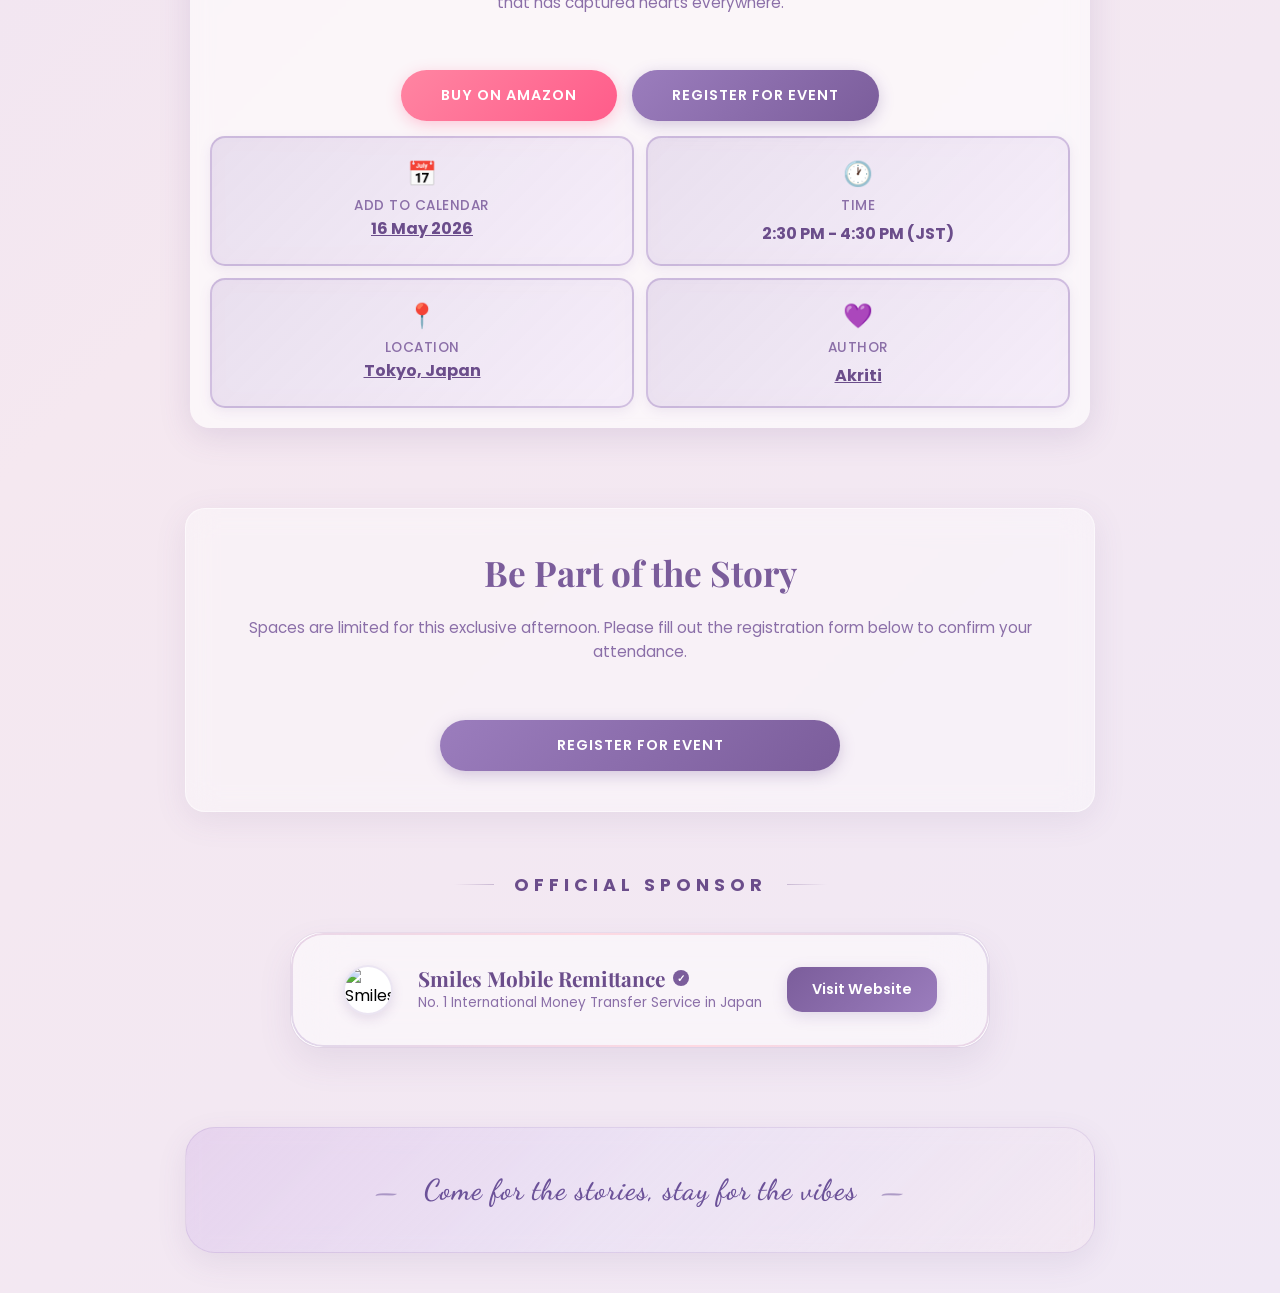
==== commit da9d1443: "feat: add sponsor section and update styles - Add sponsor section with official sponsor details and " ====
--- a/index.html
+++ b/index.html
@@ -161,6 +161,25 @@
                 style="width: 100%; max-width: 400px; display: inline-block;">Register For Event</a>
         </section>
 
+        <!-- Sponsor Section -->
+        <section class="sponsor-section">
+            <h3 class="sponsor-label">Official Sponsor</h3>
+            <div class="sponsor-container">
+                <div class="sponsor-card">
+                    <div class="sponsor-logo-circle">
+                        <img src="https://www.smileswallet.com/japan/wp-content/themes/smilesremit/src/favicons/apple-touch-icon.png"
+                            alt="Smiles Mobile Remittance Logo">
+                    </div>
+                    <div class="sponsor-info">
+                        <span class="sponsor-name">Smiles Mobile Remittance</span>
+                        <p class="sponsor-tagline">No. 1 International Money Transfer Service in Japan</p>
+                    </div>
+                    <a href="https://www.smileswallet.com/japan/" target="_blank" class="sponsor-button">Visit
+                        Website</a>
+                </div>
+            </div>
+        </section>
+
         <!-- Footer Tagline -->
         <footer class="footer-tagline">
             Come for the stories, stay for the vibes
--- a/style.css
+++ b/style.css
@@ -473,4 +473,205 @@
 
   .submit-button:hover {
       background: #6b4d8b;
+  }
+
+  /* Sponsor Section */
+  .sponsor-section {
+      margin-top: 60px;
+      margin-bottom: 40px;
+      text-align: center;
+      animation: fadeInUp 0.8s ease 0.4s backwards;
+  }
+
+  .sponsor-label {
+      font-size: 1.1em;
+      color: #6b4d8b;
+      font-weight: 700;
+      text-transform: uppercase;
+      letter-spacing: 5px;
+      margin-bottom: 35px;
+      display: flex;
+      align-items: center;
+      justify-content: center;
+      gap: 20px;
+  }
+
+  .sponsor-label::before,
+  .sponsor-label::after {
+      content: '';
+      width: 40px;
+      height: 1px;
+      background: linear-gradient(90deg, transparent, rgba(107, 77, 139, 0.3));
+  }
+
+  .sponsor-label::after {
+      background: linear-gradient(270deg, transparent, rgba(107, 77, 139, 0.3));
+  }
+
+  .sponsor-container {
+      display: flex;
+      justify-content: center;
+      align-items: center;
+  }
+
+  .sponsor-card {
+      display: flex;
+      align-items: center;
+      gap: 25px;
+      padding: 30px 50px;
+      background: rgba(255, 255, 255, 0.5);
+      backdrop-filter: blur(25px);
+      border-radius: 30px;
+      border: 2px solid rgba(255, 255, 255, 0.8);
+      box-shadow: 
+          0 15px 35px rgba(107, 77, 139, 0.1),
+          0 0 0 1px rgba(155, 125, 189, 0.1);
+      transition: all 0.6s cubic-bezier(0.34, 1.56, 0.64, 1);
+      position: relative;
+      overflow: visible;
+      animation: float 4s ease-in-out infinite;
+  }
+
+  @keyframes float {
+      0%, 100% { transform: translateY(0); }
+      50% { transform: translateY(-10px); }
+  }
+
+  .sponsor-card:hover {
+      transform: translateY(-15px) scale(1.05);
+      background: rgba(255, 255, 255, 0.8);
+      box-shadow: 
+          0 30px 60px rgba(107, 77, 139, 0.2),
+          0 0 30px rgba(155, 125, 189, 0.4);
+      border-color: rgba(155, 125, 189, 1);
+  }
+
+  .sponsor-card::after {
+      content: '';
+      position: absolute;
+      inset: -2px;
+      border-radius: 32px;
+      padding: 2px;
+      background: linear-gradient(45deg, #9b7dbd, #ff85a2, #9b7dbd);
+      -webkit-mask: linear-gradient(#fff 0 0) content-box, linear-gradient(#fff 0 0);
+      mask: linear-gradient(#fff 0 0) content-box, linear-gradient(#fff 0 0);
+      -webkit-mask-composite: xor;
+      mask-composite: exclude;
+      opacity: 0.3;
+      transition: opacity 0.4s ease;
+      pointer-events: none;
+  }
+
+  .sponsor-card:hover::after {
+      opacity: 1;
+      animation: rotateGradient 3s linear infinite;
+  }
+
+  @keyframes rotateGradient {
+      0% { filter: hue-rotate(0deg); }
+      100% { filter: hue-rotate(360deg); }
+  }
+
+  .sponsor-button {
+      margin-left: auto;
+      padding: 12px 25px;
+      background: linear-gradient(135deg, #7b5d9b 0%, #9b7dbd 100%);
+      color: white;
+      text-decoration: none;
+      border-radius: 15px;
+      font-weight: 600;
+      font-size: 0.9em;
+      transition: all 0.3s ease;
+      box-shadow: 0 4px 15px rgba(123, 93, 155, 0.2);
+      white-space: nowrap;
+      position: relative;
+      z-index: 2;
+  }
+
+  .sponsor-button:hover {
+      transform: scale(1.1);
+      box-shadow: 0 8px 25px rgba(123, 93, 155, 0.4);
+      filter: brightness(1.1);
+  }
+
+  .sponsor-logo-circle {
+      width: 50px;
+      height: 50px;
+      background: white;
+      border-radius: 50%;
+      display: flex;
+      align-items: center;
+      justify-content: center;
+      overflow: hidden;
+      box-shadow: 0 4px 12px rgba(107, 77, 139, 0.15);
+      border: 2px solid rgba(155, 125, 189, 0.2);
+  }
+
+  .sponsor-logo-circle img {
+      width: 100%;
+      height: 100%;
+      object-fit: cover;
+  }
+
+  .sponsor-info {
+      text-align: left;
+  }
+
+  .sponsor-name {
+      display: flex;
+      align-items: center;
+      gap: 8px;
+      font-family: 'Playfair Display', serif;
+      font-size: 1.3em;
+      font-weight: 700;
+      color: #6b4d8b;
+      line-height: 1.2;
+  }
+
+  .sponsor-name::after {
+      content: '✓';
+      display: inline-flex;
+      align-items: center;
+      justify-content: center;
+      width: 16px;
+      height: 16px;
+      background: #7b5d9b;
+      color: white;
+      font-size: 10px;
+      border-radius: 50%;
+  }
+
+  .sponsor-tagline {
+      font-size: 0.85em;
+      color: #8b6fa8;
+      margin-top: 2px;
+  }
+
+  @media (max-width: 480px) {
+      .sponsor-card {
+          padding: 20px;
+          gap: 15px;
+          flex-direction: column;
+          border-radius: 20px;
+          text-align: center;
+      }
+      
+      .sponsor-info {
+          text-align: center;
+      }
+
+      .sponsor-button {
+          margin-left: 0;
+          width: 100%;
+      }
+      
+      .sponsor-name {
+          font-size: 1.1em;
+          justify-content: center;
+      }
+      
+      .sponsor-logo-circle {
+          width: 60px;
+          height: 60px;
+      }
   }
